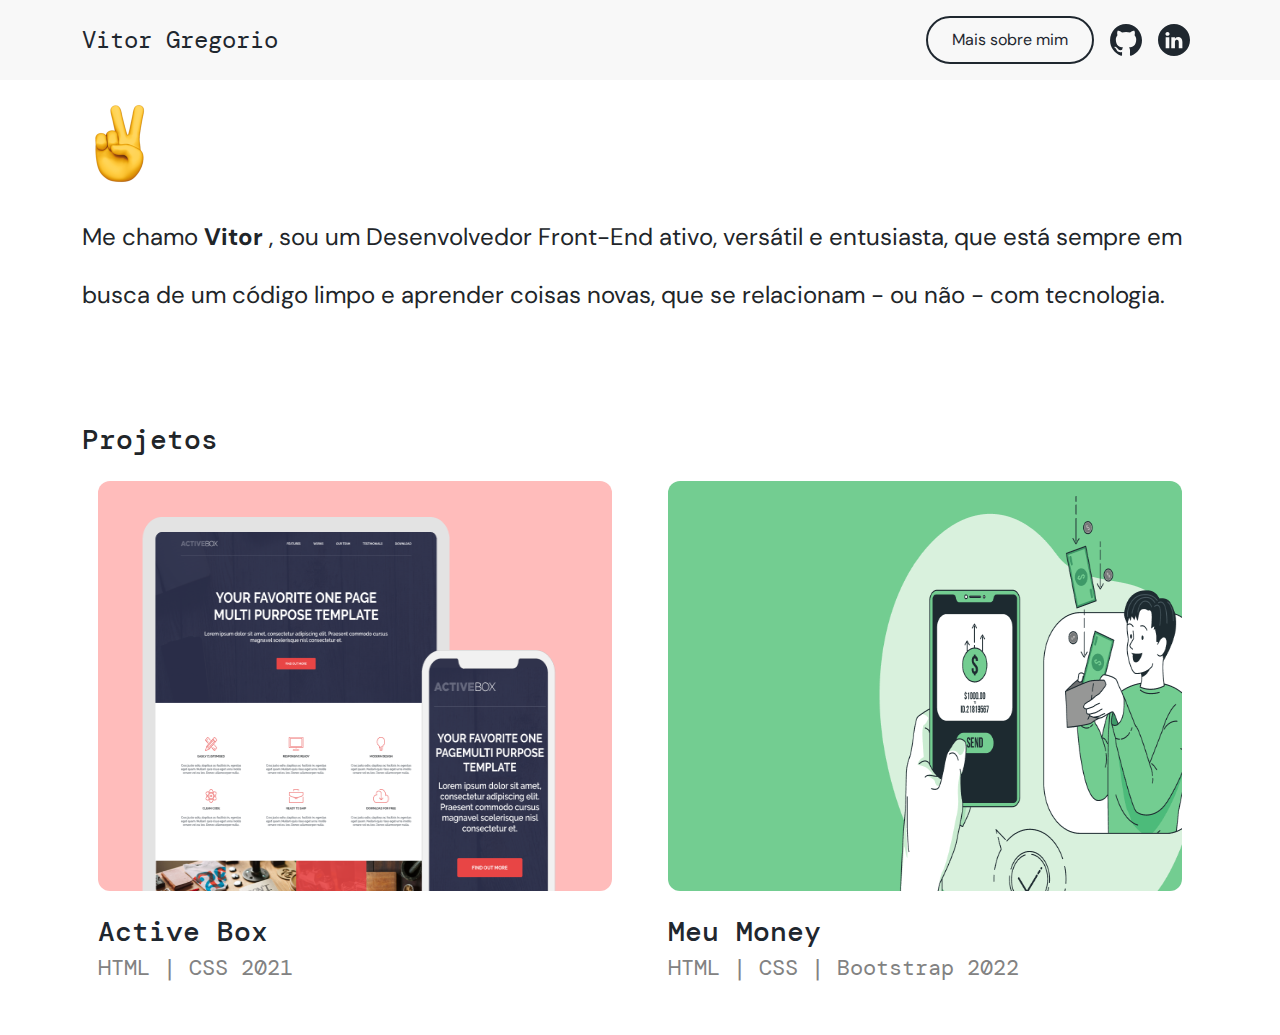
==== index.html @ 2a258a71 "oi" ====
<!DOCTYPE html>
<html lang="en">
<head>
    <meta charset="UTF-8">
    <meta http-equiv="X-UA-Compatible" content="IE=edge">
    <meta name="viewport" content="width=device-width, initial-scale=1.0">
    <link rel="shortcut icon" href="img/favico.png" type="image/x-icon">
    <link rel="stylesheet" href="css/main.css">
    <title> Vitor Gregorio | Front-End Developer </title>
</head>
<body>
    <header>
        <nav class="navbar navbar-expand menu">
            <div class="container mt-2 mb-2">
                <a href="index.html" class="navbar-brand logo"> Vitor Gregorio </a>
                <div class="navbar-nav">
                    <a class=" nav-link button btn btn-outline-dark btn-md" href="#"> Mais sobre mim </a>
                    <a class="nav-link ms-2" href="#">
                        <img src="img/Github_white.svg" alt="Github">
                    </a>
                    <a class="nav-link" href="#">
                        <img src="img/LinkedIN_white (2).svg" alt="">
                    </a>
                </div>
            </div>
        </nav>
    </header>
    <main>
        <div class="container mt-4">
            <img src="img/maozinha.svg" alt="" class="img-fluid">
            <h2 class="texto mt-4">Me chamo <b> Vitor </b> , sou um Desenvolvedor Front-End ativo, versátil e entusiasta, que está sempre em busca de um código limpo e aprender coisas novas, que se relacionam - ou não - com tecnologia.</h2>
        </div>
    </main>
    <div id="projects">
        <div class="container">
            <h3 class=""> Projetos </h3>
            <div class="row">
                <div class="col-lg-6">
                    <a href="#" class="img-link">
                        <div class="img-container">
                            <img src="img/active-box.png" alt="" class="img-fluid mb-4">
                            <h3> Active Box </h3>
                            <p> HTML | CSS 2021 </p>
                        </div>
                    </a>
                </div>
                <div class="col-lg-6">
                    <a href="#" class="img-link">
                        <div class="img-container">
                            <img src="img/meuMoney.png" alt="" class="img-fluid mb-4">
                            <h3> Meu Money </h3>
                            <p> HTML | CSS | Bootstrap 2022 </p>
                        </div>
                    </a>
                </div>
                
            </div>
        </div>
    </div>
    <!--Javascript BOOTSTRAP-->
    <script src="js/bootstrap.min.js"></script>
</body>
</html>
---- css/main.css ----
@import url(bootstrap.min.css);
@import url(global.css);
@import url(style.css);
@import url(responsive.css);
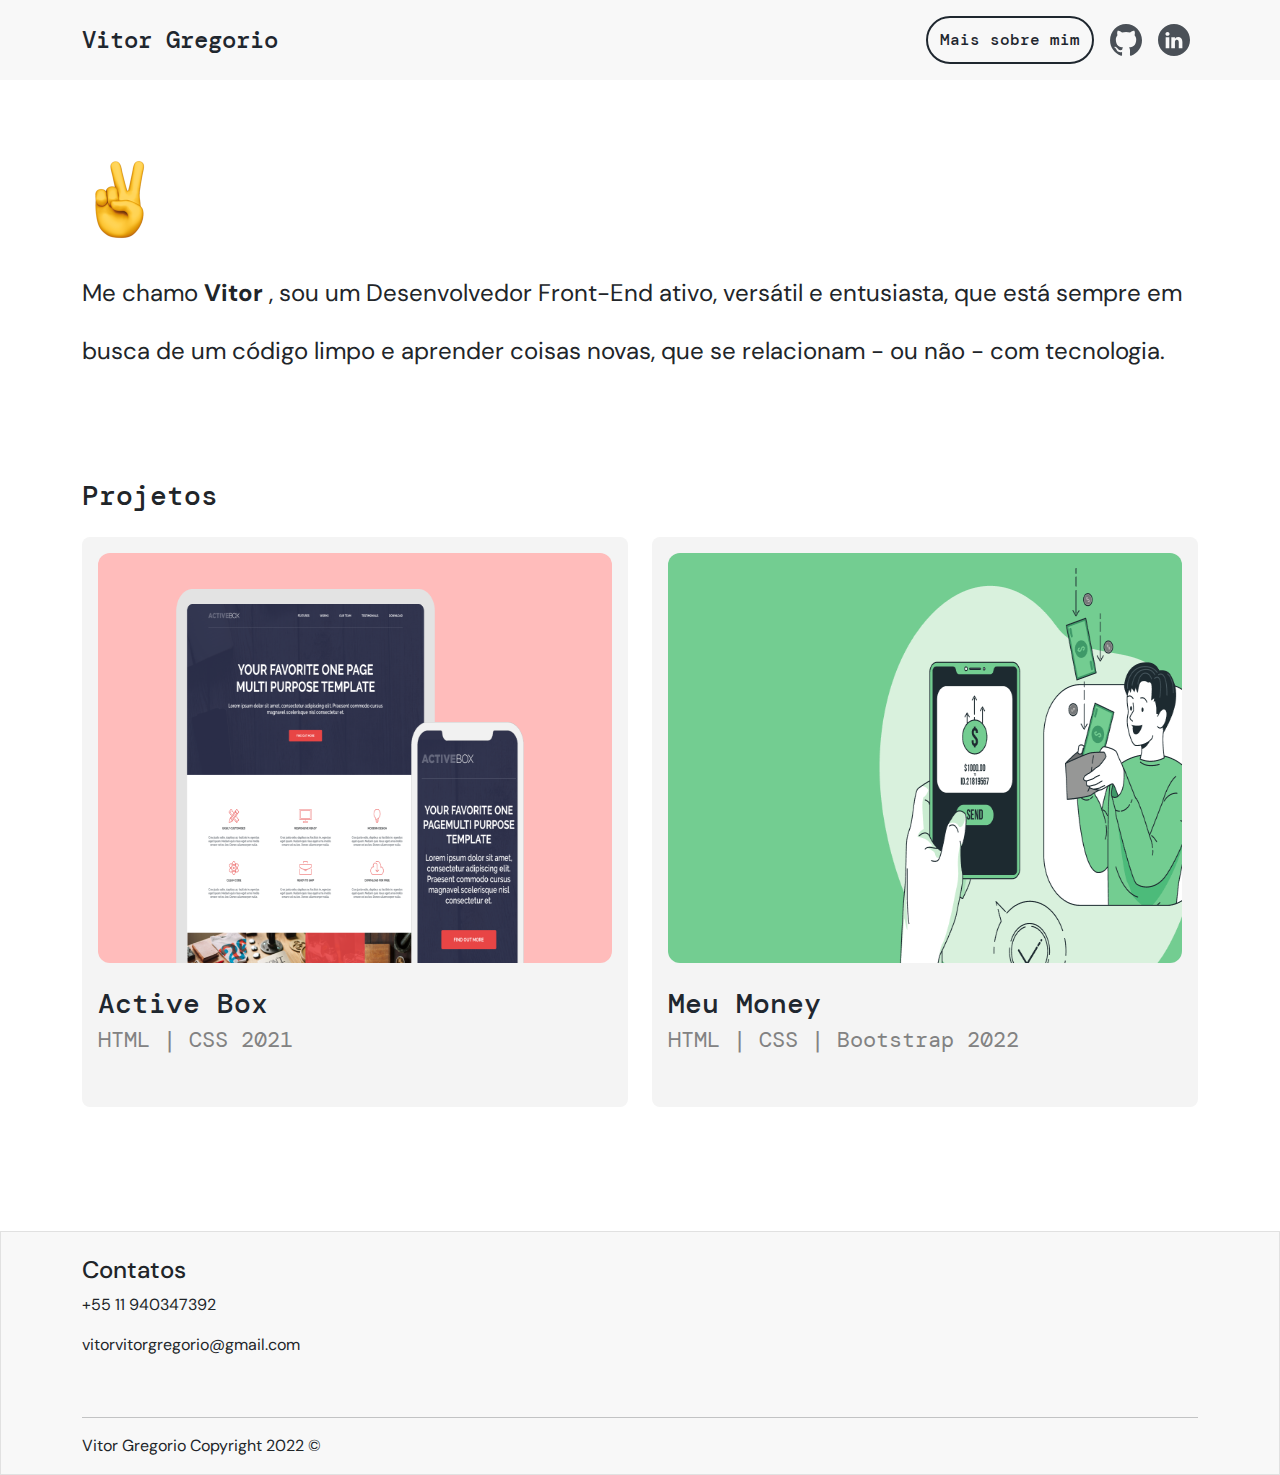
==== commit 67bb36fa: "v.1" ====
--- a/index.html
+++ b/index.html
@@ -10,15 +10,15 @@
 </head>
 <body>
     <header>
-        <nav class="navbar navbar-expand menu">
+        <nav class="navbar navbar-expand menu fixed-top mb-4">
             <div class="container mt-2 mb-2">
                 <a href="index.html" class="navbar-brand logo"> Vitor Gregorio </a>
                 <div class="navbar-nav">
-                    <a class=" nav-link button btn btn-outline-dark btn-md" href="#"> Mais sobre mim </a>
-                    <a class="nav-link ms-2" href="#">
+                    <a class=" nav-link btn btn-outline-dark btn-md button" href="sobre.html"> Mais sobre mim </a>
+                    <a class="nav-link ms-2" href="https://github.com/vitorvitorgregorio" target="_blank">
                         <img src="img/Github_white.svg" alt="Github">
                     </a>
-                    <a class="nav-link" href="#">
+                    <a class="nav-link" href="https://www.linkedin.com/in/vitor-gregorio/" target="_blank">
                         <img src="img/LinkedIN_white (2).svg" alt="">
                     </a>
                 </div>
@@ -33,19 +33,19 @@
     </main>
     <div id="projects">
         <div class="container">
-            <h3 class=""> Projetos </h3>
+            <h3 class="mb-4"> Projetos </h3>
             <div class="row">
-                <div class="col-lg-6">
-                    <a href="#" class="img-link">
+                <div class="col-lg-6 mb-4">
+                    <a href="active-box.html" class="img-link">
                         <div class="img-container">
-                            <img src="img/active-box.png" alt="" class="img-fluid mb-4">
+                            <img src="img/project.png" alt="" class="img-fluid mb-4">
                             <h3> Active Box </h3>
                             <p> HTML | CSS 2021 </p>
                         </div>
                     </a>
                 </div>
-                <div class="col-lg-6">
-                    <a href="#" class="img-link">
+                <div class="col-lg-6 mb-4">
+                    <a href="#" class="img-link img-link2">
                         <div class="img-container">
                             <img src="img/meuMoney.png" alt="" class="img-fluid mb-4">
                             <h3> Meu Money </h3>
@@ -53,10 +53,18 @@
                         </div>
                     </a>
                 </div>
-                
             </div>
         </div>
     </div>
+    <footer>
+        <div class="container mt-4">
+            <h4>Contatos</h4>
+            <p>+55 11 940347392</p>
+            <p>vitorvitorgregorio@gmail.com</p>
+            <hr class="margin">
+            <p> Vitor Gregorio Copyright 2022 &copy; </p>
+        </div>
+    </footer>
     <!--Javascript BOOTSTRAP-->
     <script src="js/bootstrap.min.js"></script>
 </body>
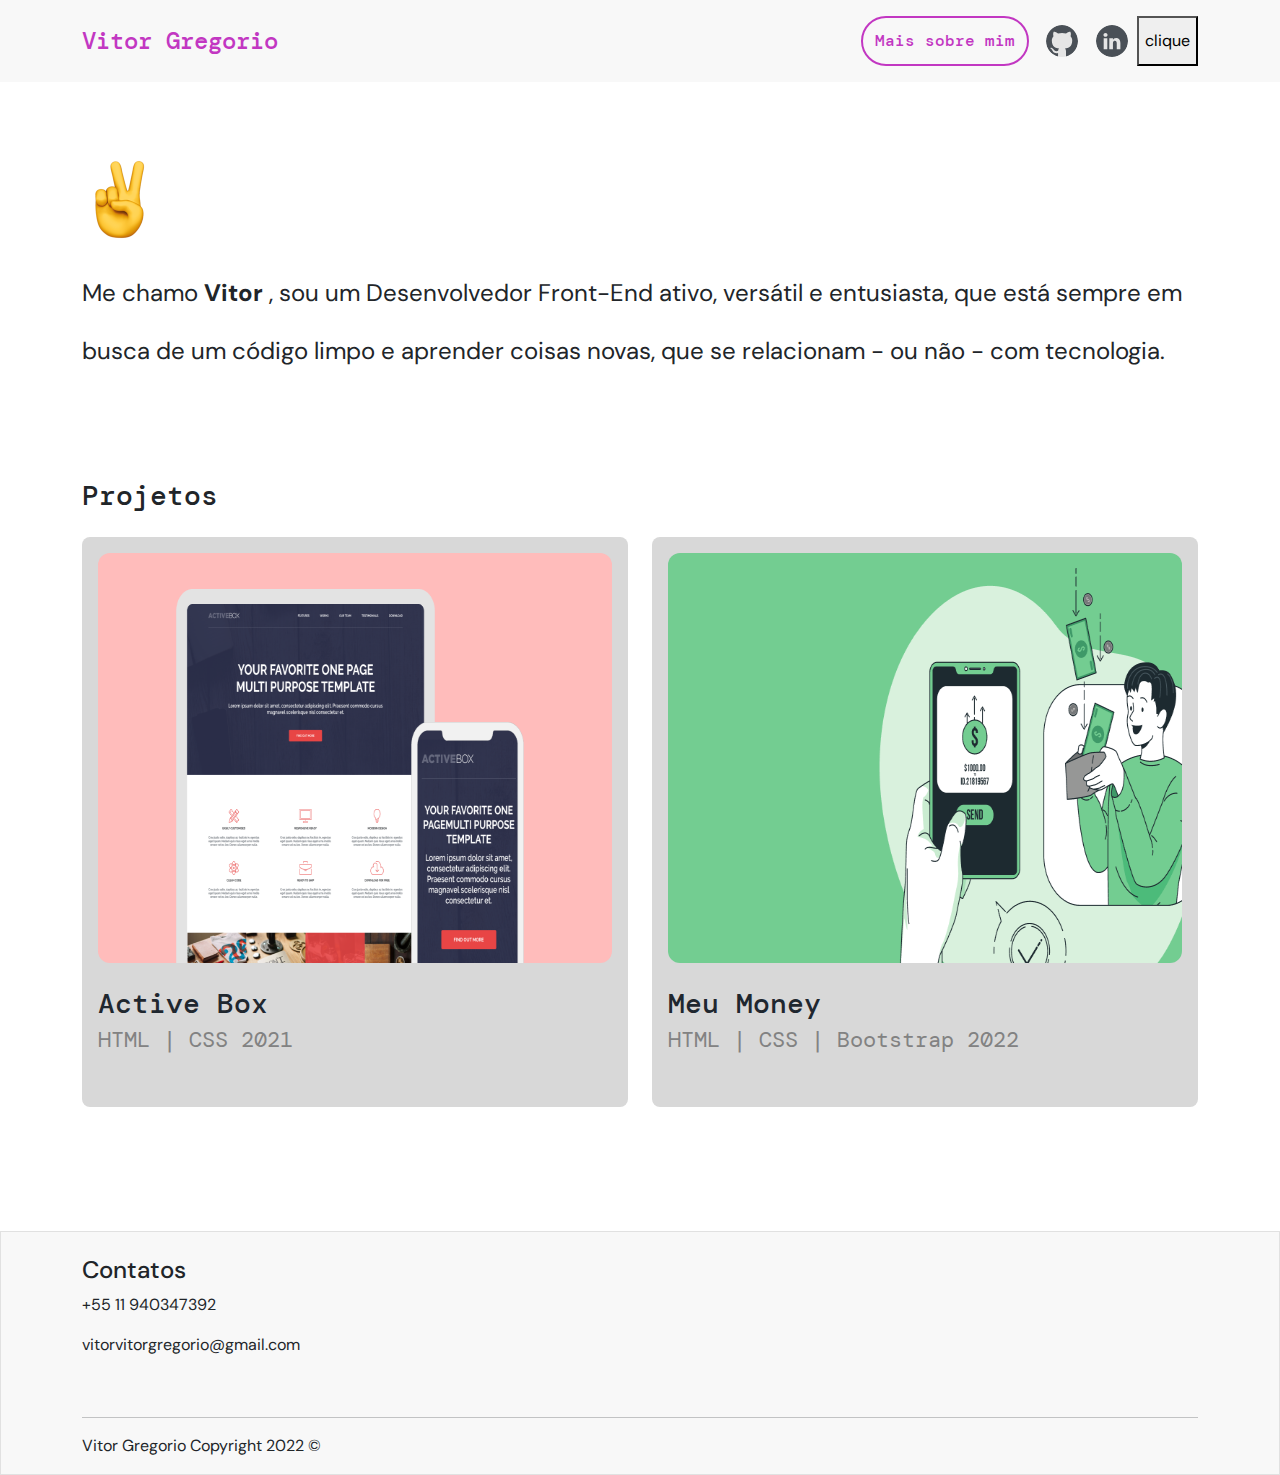
==== commit 06e66fe1: "implementando dark mode" ====
--- a/index.html
+++ b/index.html
@@ -15,12 +15,13 @@
                 <a href="index.html" class="navbar-brand logo"> Vitor Gregorio </a>
                 <div class="navbar-nav">
                     <a class=" nav-link btn btn-outline-dark btn-md button" href="sobre.html"> Mais sobre mim </a>
-                    <a class="nav-link ms-2" href="https://github.com/vitorvitorgregorio" target="_blank">
+                    <a class="nav-link btn ms-2" href="https://github.com/vitorvitorgregorio" target="_blank">
                         <img src="img/Github_white.svg" alt="Github">
                     </a>
-                    <a class="nav-link" href="https://www.linkedin.com/in/vitor-gregorio/" target="_blank">
+                    <a class="nav-link btn" href="https://www.linkedin.com/in/vitor-gregorio/" target="_blank">
                         <img src="img/LinkedIN_white (2).svg" alt="">
                     </a>
+                    <button onclick="darkMode()"> clique</button>
                 </div>
             </div>
         </nav>
@@ -67,5 +68,6 @@
     </footer>
     <!--Javascript BOOTSTRAP-->
     <script src="js/bootstrap.min.js"></script>
+    <script src="js/darkMode.js"></script>
 </body>
 </html>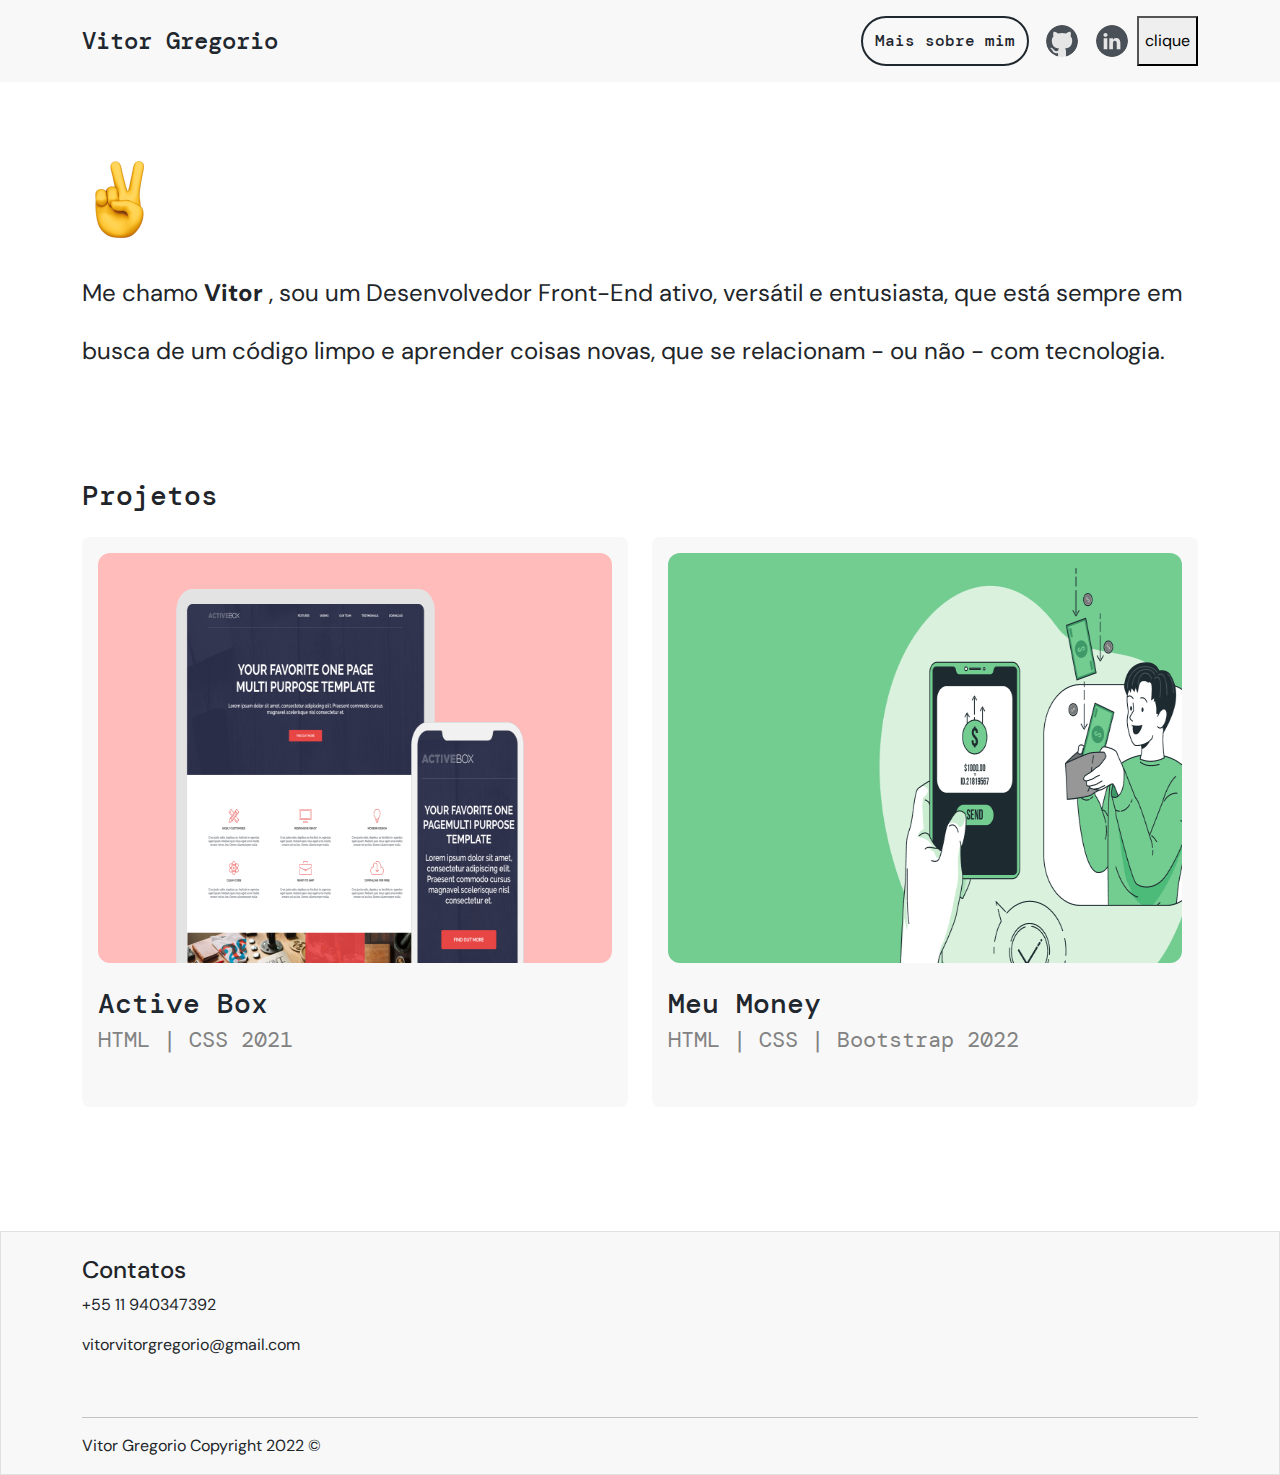
==== commit a6a67187: "implementando dark mode" ====
--- a/index.html
+++ b/index.html
@@ -12,9 +12,9 @@
     <header>
         <nav class="navbar navbar-expand menu fixed-top mb-4">
             <div class="container mt-2 mb-2">
-                <a href="index.html" class="navbar-brand logo"> Vitor Gregorio </a>
+                <a href="index.html" class="navbar-brand logo" id="logo"> Vitor Gregorio </a>
                 <div class="navbar-nav">
-                    <a class=" nav-link btn btn-outline-dark btn-md button" href="sobre.html"> Mais sobre mim </a>
+                    <a class=" nav-link btn btn-outline-secondary btn-md button" href="sobre.html" id="btn"> Mais sobre mim </a>
                     <a class="nav-link btn ms-2" href="https://github.com/vitorvitorgregorio" target="_blank">
                         <img src="img/Github_white.svg" alt="Github">
                     </a>
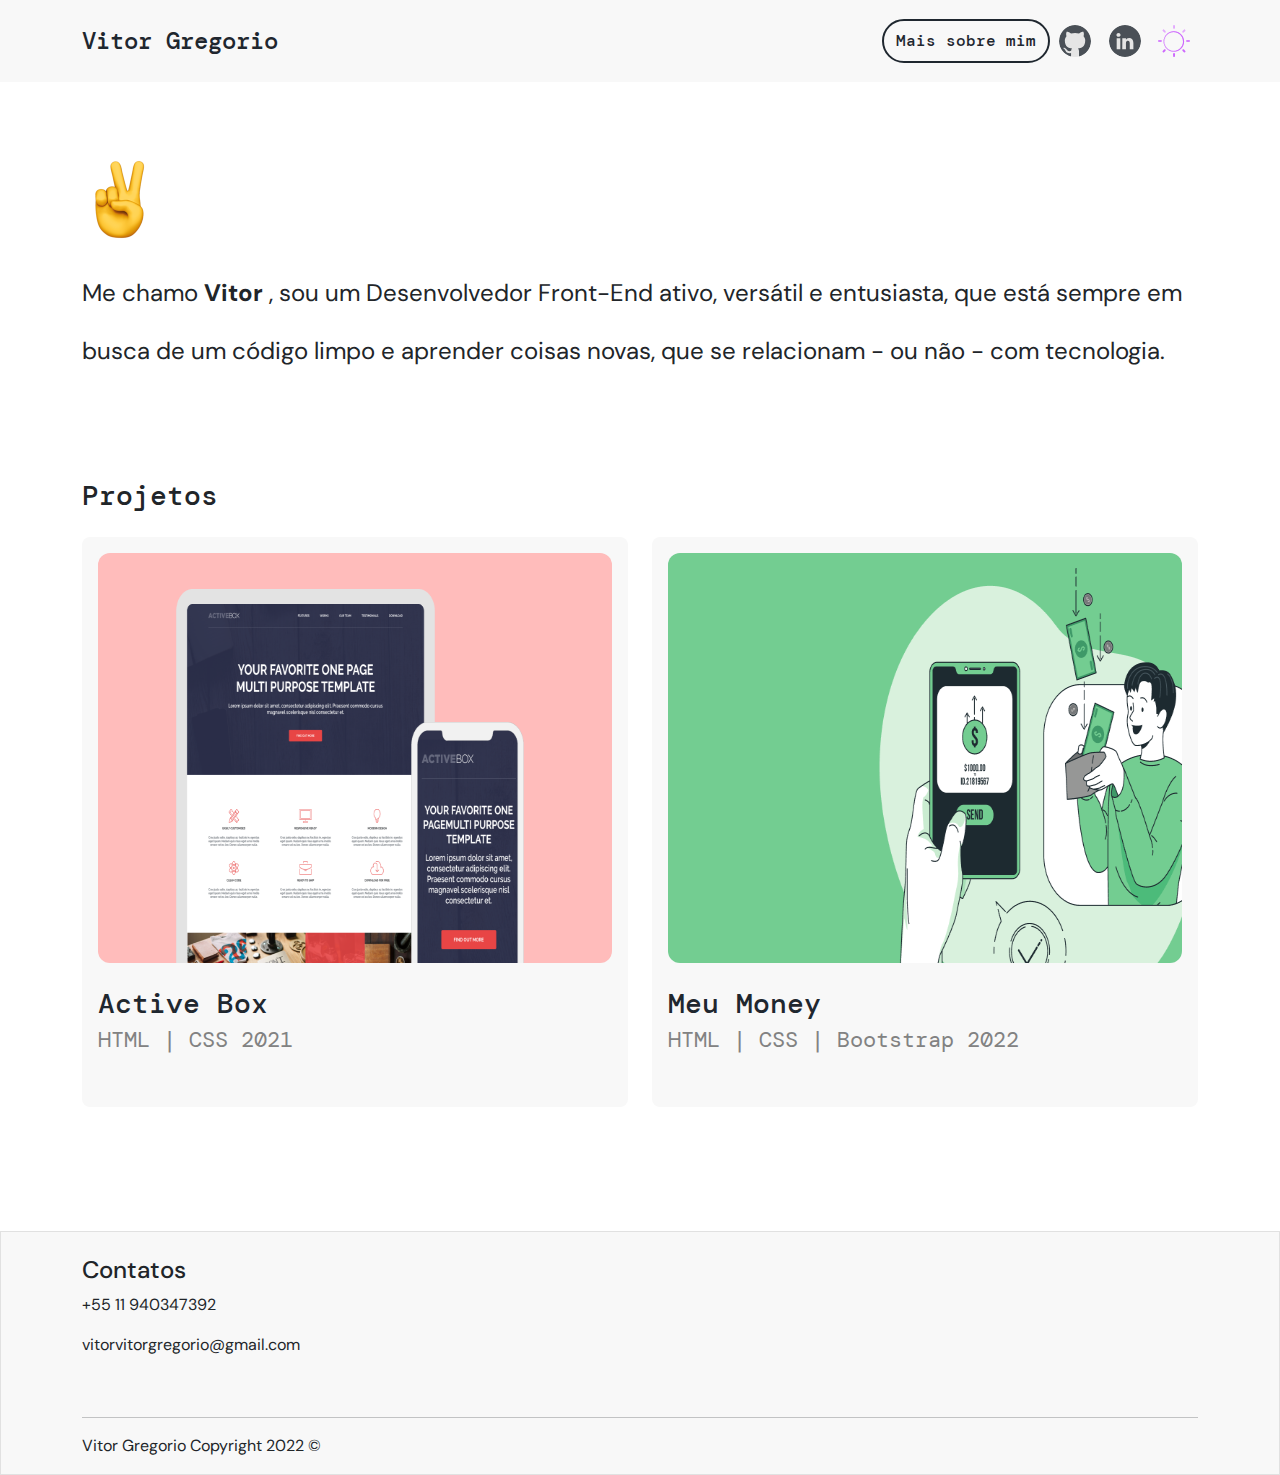
==== commit fdf232fc: "dark mode adicionado na página principal" ====
--- a/index.html
+++ b/index.html
@@ -6,23 +6,29 @@
     <meta name="viewport" content="width=device-width, initial-scale=1.0">
     <link rel="shortcut icon" href="img/favico.png" type="image/x-icon">
     <link rel="stylesheet" href="css/main.css">
+    <link rel="stylesheet" href="https://cdn.jsdelivr.net/npm/bootstrap-icons@1.8.1/font/bootstrap-icons.css">
     <title> Vitor Gregorio | Front-End Developer </title>
 </head>
 <body>
     <header>
-        <nav class="navbar navbar-expand menu fixed-top mb-4">
+        <nav class="navbar navbar-expand-lg menu fixed-top mb-4">
             <div class="container mt-2 mb-2">
                 <a href="index.html" class="navbar-brand logo" id="logo"> Vitor Gregorio </a>
-                <div class="navbar-nav">
-                    <a class=" nav-link btn btn-outline-secondary btn-md button" href="sobre.html" id="btn"> Mais sobre mim </a>
-                    <a class="nav-link btn ms-2" href="https://github.com/vitorvitorgregorio" target="_blank">
-                        <img src="img/Github_white.svg" alt="Github">
-                    </a>
-                    <a class="nav-link btn" href="https://www.linkedin.com/in/vitor-gregorio/" target="_blank">
-                        <img src="img/LinkedIN_white (2).svg" alt="">
-                    </a>
-                    <button onclick="darkMode()"> clique</button>
-                </div>
+                <button class="navbar-toggler bg-light" type="button" data-bs-toggle="collapse" data-bs-target="#navbarNavDropdown" aria-controls="navbarNavDropdown" aria-expanded="false" aria-label="Toggle navigation">
+                    <i class="bi bi-list"></i>
+                </button>
+                
+                    <div class="navbar-nav collapse navbar-collapse justify-content-end" id="navbarNavDropdown">
+                        <a class=" nav-link btn btn-outline-secondary btn-md button" href="sobre.html" id="btn"> Mais sobre mim </a>
+                        <a class="nav-link btn" href="https://github.com/vitorvitorgregorio" target="_blank">
+                            <img src="img/Github_white.svg" alt="Github">
+                        </a>
+                        <a class="nav-link btn" href="https://www.linkedin.com/in/vitor-gregorio/" target="_blank">
+                            <img src="img/LinkedIN_white (2).svg" alt="">
+                        </a>
+                        <button class="nav-link icone-sol" onclick="darkMode()"><img src="img/sun.svg"></button>
+                    </div>
+                
             </div>
         </nav>
     </header>
@@ -67,7 +73,7 @@
         </div>
     </footer>
     <!--Javascript BOOTSTRAP-->
-    <script src="js/bootstrap.min.js"></script>
+    <script src="https://cdn.jsdelivr.net/npm/bootstrap@5.1.3/dist/js/bootstrap.bundle.min.js" integrity="sha384-ka7Sk0Gln4gmtz2MlQnikT1wXgYsOg+OMhuP+IlRH9sENBO0LRn5q+8nbTov4+1p" crossorigin="anonymous"></script>
     <script src="js/darkMode.js"></script>
 </body>
 </html>